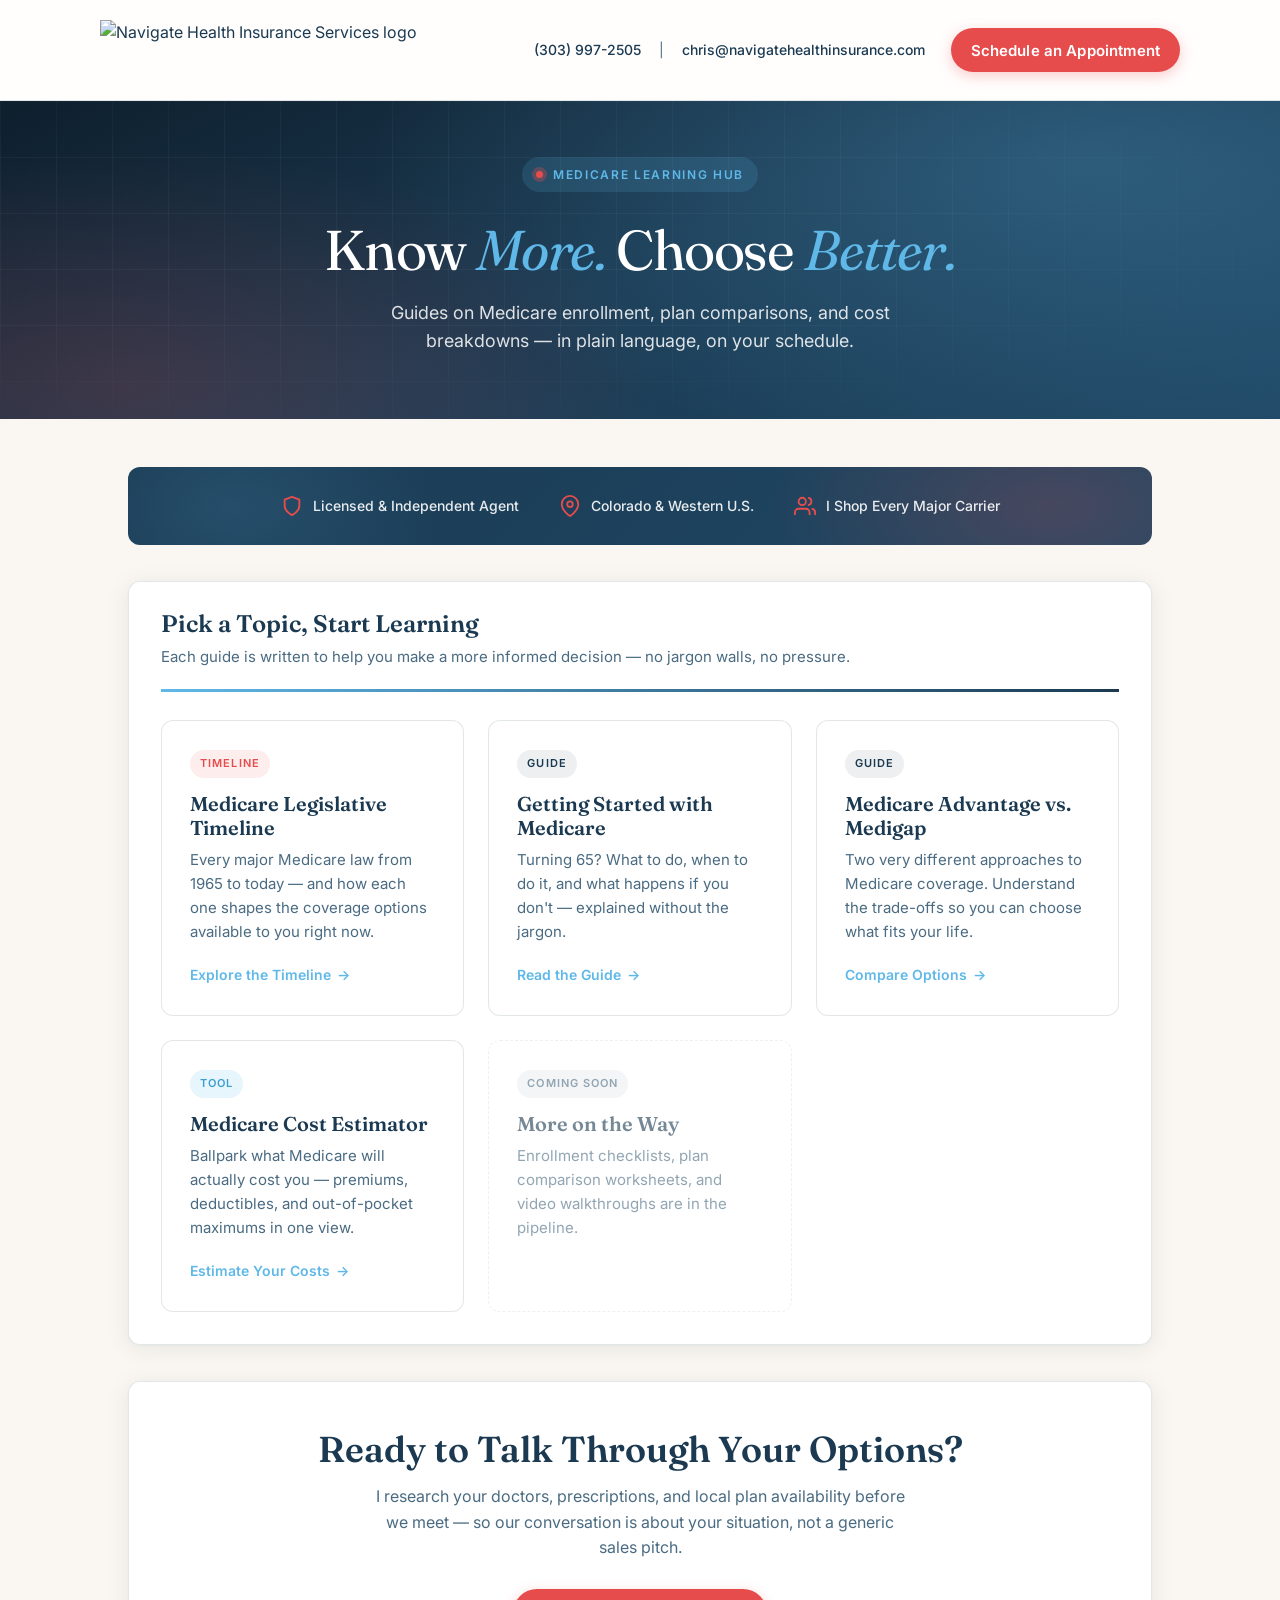
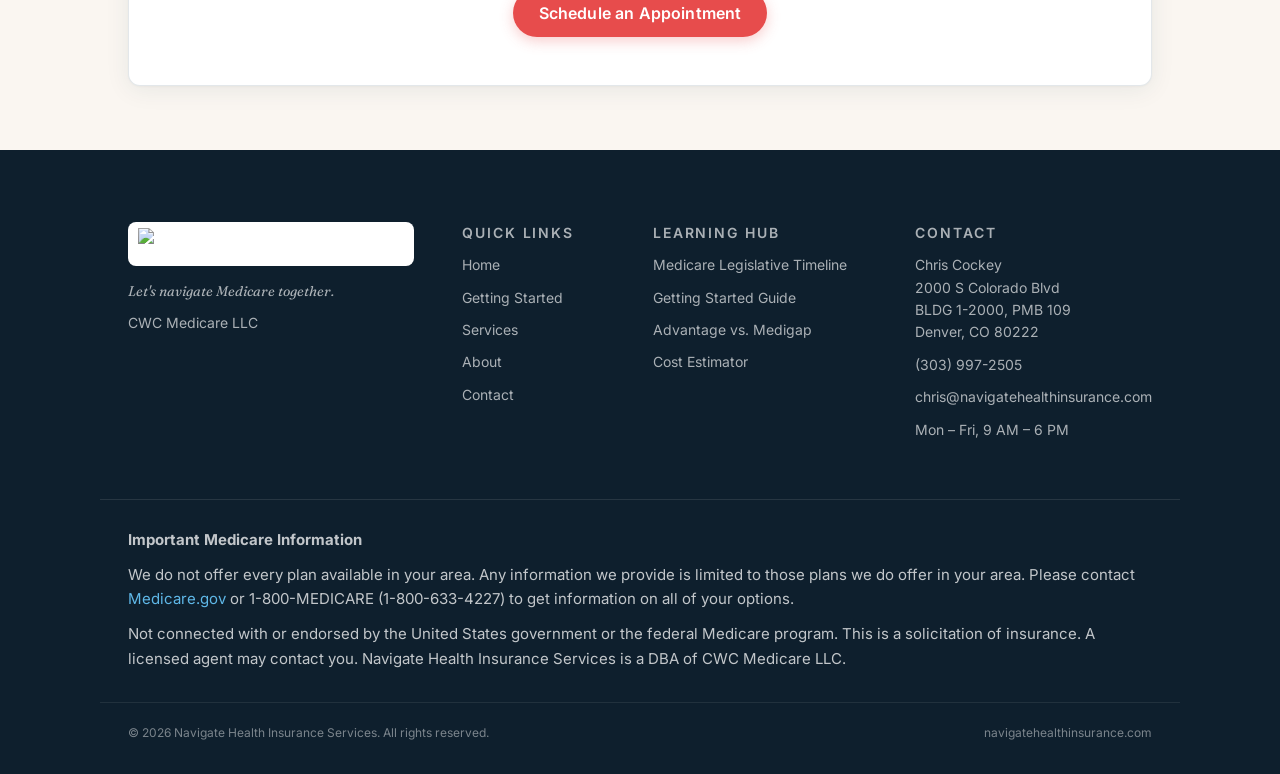
==== index.html @ 8800d2bc "Add resources hub: index, styles, spoke template, llms.txt Hub landing page, design system CSS, spok" ====
<!doctype html>
<html lang="en">
<head>
  <meta charset="utf-8">
  <meta name="viewport" content="width=device-width, initial-scale=1">
  <title>Medicare Guides, Tools & Timelines — Navigate Health Insurance Services</title>
  <meta name="description" content="Understand Medicare enrollment, plans, and costs with plain-language guides and tools — from a licensed, independent health insurance agent in Colorado.">
  <meta name="robots" content="index, follow">

  <!-- Open Graph -->
  <meta property="og:type" content="website">
  <meta property="og:title" content="Medicare Guides, Tools & Timelines — Navigate Health Insurance Services">
  <meta property="og:description" content="Understand Medicare enrollment, plans, and costs with plain-language guides and tools — from a licensed, independent agent in Colorado.">
  <meta property="og:url" content="https://learn.navigatehealthinsurance.com/">
  <meta property="og:site_name" content="Navigate Health Insurance Services">

  <!-- Canonical -->
  <link rel="canonical" href="https://learn.navigatehealthinsurance.com/">

  <!-- Geographic targeting -->
  <meta name="geo.region" content="US-CO">
  <meta name="geo.placename" content="Denver">

  <link rel="stylesheet" href="styles.css">

  <!-- Structured data -->
  <script type="application/ld+json">
  {
    "@context": "https://schema.org",
    "@type": "WebSite",
    "name": "Medicare Guides, Tools & Timelines — Navigate Health Insurance Services",
    "url": "https://learn.navigatehealthinsurance.com/",
    "description": "Understand Medicare enrollment, plans, and costs with plain-language guides and interactive tools.",
    "publisher": {
      "@type": "InsuranceAgency",
      "name": "Navigate Health Insurance Services",
      "telephone": "(303) 997-2505",
      "email": "chris@navigatehealthinsurance.com",
      "address": {
        "@type": "PostalAddress",
        "streetAddress": "2000 S Colorado Blvd BLDG 1-2000, PMB 109",
        "addressLocality": "Denver",
        "addressRegion": "CO",
        "postalCode": "80222",
        "addressCountry": "US"
      },
      "areaServed": [
        {"@type": "State", "name": "Colorado"},
        {"@type": "State", "name": "California"},
        {"@type": "State", "name": "Nevada"},
        {"@type": "State", "name": "Kansas"}
      ]
    }
  }
  </script>
  <script type="application/ld+json">
  {
    "@context": "https://schema.org",
    "@type": "ItemList",
    "name": "Medicare Educational Resources",
    "itemListElement": [
      {
        "@type": "ListItem",
        "position": 1,
        "name": "Medicare Legislative Timeline",
        "url": "https://learn.navigatehealthinsurance.com/legislative-timeline/"
      },
      {
        "@type": "ListItem",
        "position": 2,
        "name": "Getting Started with Medicare",
        "url": "https://learn.navigatehealthinsurance.com/getting-started/"
      },
      {
        "@type": "ListItem",
        "position": 3,
        "name": "Medicare Advantage vs. Medigap",
        "url": "https://learn.navigatehealthinsurance.com/advantage-vs-medigap/"
      },
      {
        "@type": "ListItem",
        "position": 4,
        "name": "Medicare Cost Estimator",
        "url": "https://learn.navigatehealthinsurance.com/cost-estimator/"
      }
    ]
  }
  </script>
</head>
<body>

  <!-- ========== HEADER (simple — matches schedule page) ========== -->
  <header class="header">
    <div class="header__inner">
      <a href="https://navigatehealthinsurance.com" class="header__logo" aria-label="Navigate Health Insurance Services — Home">
        <img src="https://navigatehealthinsurance.com/assets/logo.png" alt="Navigate Health Insurance Services logo">
      </a>
      <a href="tel:+13039972505" class="header__phone-mobile" aria-label="Call (303) 997-2505">
        <svg xmlns="http://www.w3.org/2000/svg" fill="none" viewBox="0 0 24 24" stroke-width="1.5" stroke="currentColor">
          <path stroke-linecap="round" stroke-linejoin="round" d="M2.25 6.75c0 8.284 6.716 15 15 15h2.25a2.25 2.25 0 0 0 2.25-2.25v-1.372c0-.516-.351-.966-.852-1.091l-4.423-1.106c-.44-.11-.902.055-1.173.417l-.97 1.293c-.282.376-.769.542-1.21.38a12.035 12.035 0 0 1-7.143-7.143c-.162-.441.004-.928.38-1.21l1.293-.97c.363-.271.527-.734.417-1.173L6.963 3.102a1.125 1.125 0 0 0-1.091-.852H4.5A2.25 2.25 0 0 0 2.25 4.5v2.25Z" />
        </svg>
      </a>
      <div class="header__right">
        <div class="header__contact">
          <a href="tel:+13039972505">(303) 997-2505</a>
          <span>|</span>
          <a href="mailto:chris@navigatehealthinsurance.com">chris@navigatehealthinsurance.com</a>
        </div>
        <a href="https://calendly.com/navigate-insurance" class="btn btn--red header__cta">Schedule an Appointment</a>
      </div>
    </div>
  </header>


  <!-- ========== HERO (compact, centered — matches schedule page) ========== -->
  <section class="hero">
    <div class="hero__bg">
      <div class="hero__grad"></div>
      <div class="hero__grid"></div>
      <div class="hero__content">
        <div class="hero__eyebrow">
          <span class="pulse"></span>
          Medicare Learning Hub
        </div>
        <h1>Know <em>More.</em> Choose <em>Better.</em></h1>
        <p class="hero__sub">Guides on Medicare enrollment, plan comparisons, and cost breakdowns — in plain language, on your schedule.</p>
      </div>
    </div>
  </section>


  <!-- ========== MAIN CONTENT ========== -->
  <main class="main">

    <!-- Trust bar (white card on cream) -->
    <div class="trust-bar" aria-label="Credentials">
      <div class="trust-bar__items">
        <div class="trust-bar__item">
          <svg class="trust-bar__icon" viewBox="0 0 24 24" fill="none" stroke="currentColor" stroke-width="2" stroke-linecap="round" stroke-linejoin="round" aria-hidden="true"><path d="M12 22s8-4 8-10V5l-8-3-8 3v7c0 6 8 10 8 10z"/></svg>
          <span>Licensed &amp; Independent Agent</span>
        </div>
        <div class="trust-bar__item">
          <svg class="trust-bar__icon" viewBox="0 0 24 24" fill="none" stroke="currentColor" stroke-width="2" stroke-linecap="round" stroke-linejoin="round" aria-hidden="true"><path d="M21 10c0 7-9 13-9 13s-9-6-9-13a9 9 0 0118 0z"/><circle cx="12" cy="10" r="3"/></svg>
          <span>Colorado &amp; Western U.S.</span>
        </div>
        <div class="trust-bar__item">
          <svg class="trust-bar__icon" viewBox="0 0 24 24" fill="none" stroke="currentColor" stroke-width="2" stroke-linecap="round" stroke-linejoin="round" aria-hidden="true"><path d="M17 21v-2a4 4 0 00-4-4H5a4 4 0 00-4 4v2"/><circle cx="9" cy="7" r="4"/><path d="M23 21v-2a4 4 0 00-3-3.87"/><path d="M16 3.13a4 4 0 010 7.75"/></svg>
          <span>I Shop Every Major Carrier</span>
        </div>
      </div>
    </div>


    <!-- Resource grid (white card on cream) -->
    <div class="content-card">
      <div class="content-card__header">
        <h2>Pick a Topic, Start Learning</h2>
        <p>Each guide is written to help you make a more informed decision — no jargon walls, no pressure.</p>
      </div>
      <div class="content-card__bar"></div>
      <div class="content-card__body">
        <div class="card-grid">

          <article class="card">
            <span class="card__badge card__badge--featured">Timeline</span>
            <h3 class="card__title">Medicare Legislative Timeline</h3>
            <p class="card__desc">Every major Medicare law from 1965 to today — and how each one shapes the coverage options available to you right now.</p>
            <a href="/legislative-timeline/" class="card__link">Explore the Timeline</a>
          </article>

          <article class="card">
            <span class="card__badge card__badge--guide">Guide</span>
            <h3 class="card__title">Getting Started with Medicare</h3>
            <p class="card__desc">Turning 65? What to do, when to do it, and what happens if you don't — explained without the jargon.</p>
            <a href="/getting-started/" class="card__link">Read the Guide</a>
          </article>

          <article class="card">
            <span class="card__badge card__badge--guide">Guide</span>
            <h3 class="card__title">Medicare Advantage vs. Medigap</h3>
            <p class="card__desc">Two very different approaches to Medicare coverage. Understand the trade-offs so you can choose what fits your life.</p>
            <a href="/advantage-vs-medigap/" class="card__link">Compare Options</a>
          </article>

          <article class="card">
            <span class="card__badge card__badge--tool">Tool</span>
            <h3 class="card__title">Medicare Cost Estimator</h3>
            <p class="card__desc">Ballpark what Medicare will actually cost you — premiums, deductibles, and out-of-pocket maximums in one view.</p>
            <a href="/cost-estimator/" class="card__link">Estimate Your Costs</a>
          </article>

          <article class="card" style="border-style:dashed; opacity:0.6;">
            <span class="card__badge" style="background:rgba(27,58,82,.08); color:var(--ink-soft);">Coming Soon</span>
            <h3 class="card__title">More on the Way</h3>
            <p class="card__desc">Enrollment checklists, plan comparison worksheets, and video walkthroughs are in the pipeline.</p>
          </article>

        </div>
      </div>
    </div>


    <!-- CTA card -->
    <div class="cta-card">
      <h2 class="cta-card__title">Ready to Talk Through Your Options?</h2>
      <p class="cta-card__body">I research your doctors, prescriptions, and local plan availability before we meet — so our conversation is about your situation, not a generic sales pitch.</p>
      <a href="https://calendly.com/navigate-insurance" class="btn btn--red btn--lg">Schedule an Appointment</a>
    </div>

  </main>


  <!-- ========== FOOTER (matches schedule page / main site) ========== -->
  <footer class="footer" role="contentinfo">
    <div class="footer__inner">
      <!-- Col 1: Brand -->
      <div class="footer__col">
        <img src="https://navigatehealthinsurance.com/assets/logo.png" alt="Navigate Health Insurance Services" class="footer__logo">
        <p class="footer__tag">Let's navigate Medicare together.</p>
        <p class="footer__biz">CWC Medicare LLC</p>
      </div>

      <!-- Col 2: Quick links -->
      <div class="footer__col">
        <p class="footer__heading">Quick Links</p>
        <a href="https://navigatehealthinsurance.com/">Home</a>
        <a href="https://navigatehealthinsurance.com/getting-started">Getting Started</a>
        <a href="https://navigatehealthinsurance.com/services">Services</a>
        <a href="https://navigatehealthinsurance.com/about">About</a>
        <a href="https://navigatehealthinsurance.com/contact">Contact</a>
      </div>

      <!-- Col 3: Learning Hub links -->
      <div class="footer__col">
        <p class="footer__heading">Learning Hub</p>
        <a href="/legislative-timeline/">Medicare Legislative Timeline</a>
        <a href="/getting-started/">Getting Started Guide</a>
        <a href="/advantage-vs-medigap/">Advantage vs. Medigap</a>
        <a href="/cost-estimator/">Cost Estimator</a>
      </div>

      <!-- Col 4: Contact -->
      <div class="footer__col">
        <p class="footer__heading">Contact</p>
        <address class="footer__address">
          Chris Cockey<br>
          2000 S Colorado Blvd<br>
          BLDG 1-2000, PMB 109<br>
          Denver, CO 80222
        </address>
        <a href="tel:+13039972505">(303) 997-2505</a>
        <a href="mailto:chris@navigatehealthinsurance.com">chris@navigatehealthinsurance.com</a>
        <p class="footer__hours">Mon – Fri, 9 AM – 6 PM</p>
      </div>
    </div>

    <!-- TPMO Disclaimer -->
    <div class="footer__disclaimers">
      <p><strong>Important Medicare Information</strong></p>
      <p>We do not offer every plan available in your area. Any information we provide is limited to those plans we do offer in your area. Please contact <a href="https://www.medicare.gov" target="_blank" rel="noopener" style="color:var(--blue);">Medicare.gov</a> or 1-800-MEDICARE (1-800-633-4227) to get information on all of your options.</p>
      <p>Not connected with or endorsed by the United States government or the federal Medicare program. This is a solicitation of insurance. A licensed agent may contact you. Navigate Health Insurance Services is a DBA of CWC Medicare LLC.</p>
    </div>

    <!-- Bottom bar -->
    <div class="footer__bottom">
      <span>&copy; 2026 Navigate Health Insurance Services. All rights reserved.</span>
      <a href="https://navigatehealthinsurance.com">navigatehealthinsurance.com</a>
    </div>
  </footer>

</body>
</html>
---- styles.css ----
/* ============================================
   Navigate Health Insurance Services — Resources Hub
   Design System v3.0
   ============================================
   Matches the schedule.navigatehealthinsurance.com
   design language: simple header, compact hero,
   cream body, white card sections.
   ============================================ */

/* ---- Google Fonts (Netlify hub — no self-hosted woff2) ---- */
@import url('https://fonts.googleapis.com/css2?family=Fraunces:ital,opsz,wght@0,9..144,300..900;1,9..144,300..900&family=Inter:wght@300..800&display=swap');

/* =====================
   1. BRAND TOKENS
   ===================== */
:root {
  /* — Core palette — */
  --navy:          #1B3A52;
  --navy-2:        #14293A;
  --navy-ink:      #0E1F2D;
  --red:           #E74C4C;
  --red-2:         #CF3E3E;
  --blue:          #5FB8E8;
  --blue-2:        #3D9FD0;
  --cream:         #FAF6F1;
  --cream-2:       #F2EBE0;
  --paper:         #FFFFFF;
  --ink:           #1B3A52;
  --ink-soft:      #4A6B82;
  --line:          rgba(27,58,82,.12);

  /* — Semantic aliases (for AI agents / spoke builders) — */
  --brand-primary:      var(--navy);
  --brand-accent:       var(--red);
  --brand-blue:         var(--blue);
  --brand-cream:        var(--cream);
  --text-main:          var(--ink);
  --text-secondary:     var(--ink-soft);
  --text-on-dark:       rgba(255,255,255,.85);

  /* — Fonts — */
  --font-heading:  'Fraunces', 'Georgia', serif;
  --font-body:     'Inter', system-ui, -apple-system, 'Segoe UI', sans-serif;

  /* — Layout — */
  --container:     1080px;
  --radius:        12px;

  /* — Motion — */
  --ease:          cubic-bezier(.4,0,.2,1);
}


/* =====================
   2. RESET & BASE
   ===================== */
*, *::before, *::after { box-sizing: border-box; margin: 0; padding: 0; }
html { scroll-behavior: smooth; }

body {
  font-family: var(--font-body);
  background: var(--cream);
  color: var(--ink);
  line-height: 1.6;
  -webkit-font-smoothing: antialiased;
}

h1, h2, h3, h4 {
  font-family: var(--font-heading);
  font-weight: 600;
  line-height: 1.2;
}
h1 em, h2 em, h3 em {
  font-style: italic;
  color: var(--blue);
}

a { color: var(--ink); text-decoration: none; }
img { max-width: 100%; display: block; }
button { font-family: inherit; cursor: pointer; border: 0; background: transparent; color: inherit; }
::selection { background: var(--red); color: #fff; }


/* =====================
   3. ANIMATIONS
   ===================== */
@keyframes pulse {
  0%   { transform: scale(.7); opacity: .5; }
  100% { transform: scale(2); opacity: 0; }
}
@keyframes fadeUp {
  from { opacity: 0; transform: translateY(18px); }
  to   { opacity: 1; transform: translateY(0); }
}
@keyframes gradientShift {
  0%, 100% { opacity: 1; }
  50%      { opacity: .7; }
}


/* =====================
   4. BUTTONS
   ===================== */
.btn {
  display: inline-flex; align-items: center; justify-content: center; gap: 8px;
  padding: 14px 20px;
  min-height: 44px;
  border-radius: 999px;
  font-weight: 600;
  font-size: 15px;
  letter-spacing: 0.01em;
  transition: transform .2s var(--ease), box-shadow .2s var(--ease), background .2s var(--ease), color .2s;
  text-align: center;
  white-space: nowrap;
  line-height: 1;
  text-decoration: none;
  border: none;
  cursor: pointer;
}
.btn--red {
  background: var(--red);
  color: #fff;
  box-shadow: 0 4px 14px rgba(231,76,76,.28);
}
.btn--red:hover {
  background: var(--red-2);
  transform: translateY(-1px);
  box-shadow: 0 8px 24px rgba(231,76,76,.35);
  color: #fff;
}
.btn--ghost {
  background: transparent;
  color: #fff;
  border: 1.5px solid rgba(255,255,255,.55);
}
.btn--ghost:hover {
  background: rgba(255,255,255,.1);
  border-color: #fff;
  color: #fff;
}
.btn--outline {
  background: transparent;
  color: var(--navy);
  border: 1.5px solid rgba(27,58,82,.32);
}
.btn--outline:hover {
  background: rgba(27,58,82,.06);
  border-color: var(--navy);
  color: var(--navy);
}
.btn--lg { padding: 16px 26px; font-size: 16px; }


/* =====================
   5. HEADER (simple — matches schedule page)
   ===================== */
.header {
  background: rgba(255,255,255,.85);
  backdrop-filter: saturate(1.4) blur(10px);
  -webkit-backdrop-filter: saturate(1.4) blur(10px);
  border-bottom: 1px solid var(--line);
  padding: 20px 28px;
  position: sticky;
  top: 0;
  z-index: 60;
}
.header__inner {
  max-width: var(--container);
  margin: 0 auto;
  display: flex;
  align-items: center;
  justify-content: space-between;
  flex-wrap: wrap;
  gap: 12px;
}
.header__logo img {
  height: 60px;
  width: auto;
}
.header__right {
  display: flex;
  align-items: center;
  gap: 18px;
}
.header__contact {
  display: flex;
  align-items: center;
  gap: 18px;
  font-size: 14px;
  color: var(--ink-soft);
}
.header__contact a {
  color: var(--ink);
  text-decoration: none;
  font-weight: 500;
  transition: color .2s;
}
.header__contact a:hover {
  color: var(--red);
}
.header__cta {
  margin-left: 8px;
}

/* Mobile phone icon button */
.header__phone-mobile {
  display: none;
  align-items: center;
  justify-content: center;
  width: 42px;
  height: 42px;
  border-radius: 10px;
  border: 1px solid var(--line);
  color: var(--red);
  transition: background .2s;
}
.header__phone-mobile:hover {
  background: rgba(27,58,82,.04);
}
.header__phone-mobile svg {
  width: 18px;
  height: 18px;
}


/* =====================
   6. HERO (compact — matches schedule page)
   ===================== */
.hero {
  position: relative;
  isolation: isolate;
  overflow: hidden;
}
.hero__bg {
  background: linear-gradient(155deg, #0E1F2D 0%, #1B3A52 50%, #1F4865 100%);
  padding: 56px 28px 64px;
  position: relative;
  overflow: hidden;
}
.hero__grad {
  position: absolute; inset: 0;
  background:
    radial-gradient(1200px 500px at 85% 20%, rgba(95,184,232,.25), transparent 60%),
    radial-gradient(900px 400px at 10% 90%, rgba(231,76,76,.18), transparent 60%);
  animation: gradientShift 6s ease-in-out infinite;
}
.hero__grid {
  position: absolute; inset: 0;
  background-image:
    linear-gradient(rgba(255,255,255,.04) 1px, transparent 1px),
    linear-gradient(90deg, rgba(255,255,255,.04) 1px, transparent 1px);
  background-size: 56px 56px;
  mask-image: radial-gradient(ellipse at 30% 40%, black 40%, transparent 80%);
  -webkit-mask-image: radial-gradient(ellipse at 30% 40%, black 40%, transparent 80%);
}
.hero__content {
  position: relative;
  z-index: 2;
  max-width: 680px;
  margin: 0 auto;
  text-align: center;
  animation: fadeUp .6s var(--ease) both;
}
.hero__eyebrow {
  display: inline-flex; align-items: center; gap: 10px;
  padding: 8px 14px;
  background: rgba(95,184,232,.15);
  color: var(--blue);
  border-radius: 999px;
  font-size: 12px; font-weight: 600; letter-spacing: 0.14em; text-transform: uppercase;
  margin-bottom: 24px;
}
.pulse {
  width: 7px; height: 7px; border-radius: 50%;
  background: var(--red); position: relative;
}
.pulse::after {
  content: ''; position: absolute; inset: -4px; border-radius: 50%;
  background: var(--red); opacity: .3;
  animation: pulse 1.8s infinite;
}
.hero h1 {
  font-size: clamp(36px, 5.5vw, 56px);
  color: #fff;
  margin-bottom: 16px;
  letter-spacing: -0.025em;
  font-weight: 400;
  text-wrap: balance;
}
.hero h1 em {
  color: var(--blue);
}
.hero p {
  font-size: clamp(16px, 1.4vw, 19px);
  color: rgba(255,255,255,.85);
  max-width: 560px;
  margin: 0 auto;
  line-height: 1.55;
}


/* =====================
   7. MAIN CONTENT AREA
   ===================== */
.main {
  max-width: var(--container);
  margin: 0 auto;
  padding: 48px 28px 64px;
  animation: fadeUp .6s var(--ease) .15s both;
}


/* =====================
   8. TRUST BAR
   ===================== */
.trust-bar {
  background: linear-gradient(135deg, var(--navy) 0%, #1F4865 100%);
  border-radius: var(--radius);
  padding: 28px 32px;
  margin-bottom: 36px;
  position: relative;
  overflow: hidden;
}
.trust-bar::before {
  content: '';
  position: absolute;
  inset: 0;
  background:
    radial-gradient(400px 200px at 90% 50%, rgba(231,76,76,.2), transparent 70%),
    radial-gradient(300px 200px at 10% 50%, rgba(95,184,232,.15), transparent 70%);
  pointer-events: none;
}
.trust-bar__items {
  display: flex; justify-content: center; gap: 40px; flex-wrap: wrap;
  position: relative;
  z-index: 1;
}
.trust-bar__item {
  display: flex; align-items: center; gap: 10px;
  color: rgba(255,255,255,.9); font-size: 14px; font-weight: 500;
  white-space: nowrap;
}
.trust-bar__icon {
  width: 22px; height: 22px; flex-shrink: 0;
  color: var(--red);
}


/* =====================
   9. CONTENT SECTIONS (white cards on cream)
   ===================== */
.content-card {
  background: var(--paper);
  border-radius: var(--radius);
  box-shadow: 0 4px 24px rgba(27,58,82,.08), 0 1px 3px rgba(27,58,82,.04);
  border: 1px solid var(--line);
  overflow: hidden;
}
.content-card__header {
  padding: 28px 32px 0;
}
.content-card__header h2 {
  font-size: 24px;
  color: var(--navy);
  margin-bottom: 6px;
}
.content-card__header p {
  color: var(--ink-soft);
  font-size: 15px;
}
.content-card__bar {
  height: 3px;
  background: linear-gradient(90deg, var(--blue), var(--navy));
  margin: 20px 32px 0;
}
.content-card__body {
  padding: 28px 32px 32px;
}


/* =====================
   10. RESOURCE CARD GRID
   ===================== */
.card-grid {
  display: grid;
  grid-template-columns: repeat(auto-fill, minmax(280px, 1fr));
  gap: 24px;
}
.card {
  background: var(--paper);
  border: 1px solid var(--line);
  border-radius: var(--radius);
  padding: 28px;
  transition: transform .2s var(--ease), box-shadow .2s var(--ease);
}
.card:hover {
  transform: translateY(-3px);
  box-shadow: 0 8px 24px rgba(27,58,82,.1);
}
.card__badge {
  display: inline-block;
  font-size: 11px; font-weight: 600;
  letter-spacing: 0.1em; text-transform: uppercase;
  padding: 5px 10px;
  border-radius: 999px;
  margin-bottom: 14px;
}
.card__badge--featured { background: rgba(231,76,76,.1); color: var(--red); }
.card__badge--guide { background: rgba(27,58,82,.08); color: var(--navy); }
.card__badge--tool { background: rgba(95,184,232,.15); color: var(--blue-2); }
.card__title {
  font-size: 20px;
  color: var(--navy);
  margin-bottom: 8px;
}
.card__desc {
  font-size: 15px;
  color: var(--ink-soft);
  margin-bottom: 18px;
  line-height: 1.6;
}
.card__link {
  font-weight: 600;
  font-size: 14px;
  color: var(--blue);
  display: inline-flex;
  align-items: center;
  gap: 6px;
  transition: color .2s;
}
.card__link:hover { color: var(--blue-2); }
.card__link::after {
  content: '\2192';
  transition: transform .2s var(--ease);
}
.card:hover .card__link::after {
  transform: translateX(4px);
}


/* =====================
   11. CTA SECTION
   ===================== */
.cta-card {
  background: var(--paper);
  border-radius: var(--radius);
  box-shadow: 0 4px 24px rgba(27,58,82,.08), 0 1px 3px rgba(27,58,82,.04);
  border: 1px solid var(--line);
  text-align: center;
  padding: 48px 32px;
  margin-top: 36px;
}
.cta-card__title {
  font-size: clamp(24px, 3.5vw, 36px);
  line-height: 1.1;
  color: var(--navy);
  margin-bottom: 14px;
}
.cta-card__body {
  font-size: 16px;
  color: var(--ink-soft);
  max-width: 540px;
  margin: 0 auto 28px;
  line-height: 1.6;
}


/* =====================
   12. FOOTER (matches schedule page / main site)
   ===================== */
.footer {
  background: var(--navy-ink);
  color: rgba(255,255,255,.75);
  padding: 72px 0 0;
}
.footer__inner {
  max-width: var(--container); margin: 0 auto; padding: 0 28px 48px;
  display: grid; grid-template-columns: 2fr 1fr 1.5fr 1.2fr; gap: 48px;
}
.footer__logo {
  height: 44px;
  background: #fff;
  padding: 6px 10px;
  border-radius: 8px;
  margin-bottom: 14px;
  width: fit-content;
}
.footer__tag {
  font-family: var(--font-heading);
  font-size: 18px;
  color: #fff;
  margin: 0 0 10px;
  font-style: italic;
}
.footer__biz {
  color: rgba(255,255,255,.5);
  font-size: 14px;
  margin: 0 0 20px;
}
.footer__heading {
  font-family: var(--font-body);
  font-size: 12px; letter-spacing: 0.14em; text-transform: uppercase;
  color: #fff; margin: 0 0 18px;
  font-weight: 600;
}
.footer__col a, .footer__col p {
  display: block;
  color: rgba(255,255,255,.65);
  font-size: 14px;
  margin: 0 0 10px;
  transition: color .2s;
}
.footer__col a:hover { color: var(--blue); }
.footer__address {
  color: rgba(255,255,255,.65);
  font-size: 14px;
  line-height: 1.6;
  font-style: normal;
  margin: 0 0 10px;
}
.footer__hours {
  color: rgba(255,255,255,.65);
  font-size: 14px;
  margin: 0 0 10px;
}

/* TPMO Disclaimer */
.footer__disclaimers {
  max-width: var(--container); margin: 0 auto; padding: 28px 28px 20px;
  border-top: 1px solid rgba(255,255,255,.1);
  font-size: 15px; color: rgba(255,255,255,.75); line-height: 1.65;
}
.footer__disclaimers p { margin: 0 0 10px; }

/* Bottom bar */
.footer__bottom {
  max-width: var(--container); margin: 0 auto; padding: 20px 28px 32px;
  border-top: 1px solid rgba(255,255,255,.08);
  display: flex; justify-content: space-between;
  font-size: 12px; color: rgba(255,255,255,.45);
}
.footer__bottom a { color: rgba(255,255,255,.45); transition: color .2s; }
.footer__bottom a:hover { color: var(--blue); }


/* =====================
   13. GOOGLE FORM EMBED (spoke pages)
   ===================== */
.form-embed {
  width: 100%;
  max-width: 800px;
  margin: 32px auto;
}
.form-embed iframe {
  width: 100%;
  min-height: 600px;
  border: none;
  border-radius: var(--radius);
}


/* =====================
   14. RESPONSIVE
   ===================== */
@media (max-width: 860px) {
  .footer__inner { grid-template-columns: 1fr 1fr; gap: 32px; }
  .footer__logo { display: none; }
}

@media (max-width: 600px) {
  .header__right { display: none; }
  .header__phone-mobile { display: flex; }

  .hero__bg { padding: 40px 20px 48px; }

  .trust-bar { padding: 20px; }
  .trust-bar__items { flex-direction: column; align-items: center; gap: 12px; }

  .content-card__header { padding: 20px 20px 0; }
  .content-card__bar { margin: 16px 20px 0; }
  .content-card__body { padding: 20px; }

  .card-grid { grid-template-columns: 1fr; }

  .cta-card { padding: 36px 20px; }

  .footer__inner { grid-template-columns: 1fr; gap: 28px; }
  .footer__bottom { flex-direction: column; gap: 6px; align-items: center; }
}
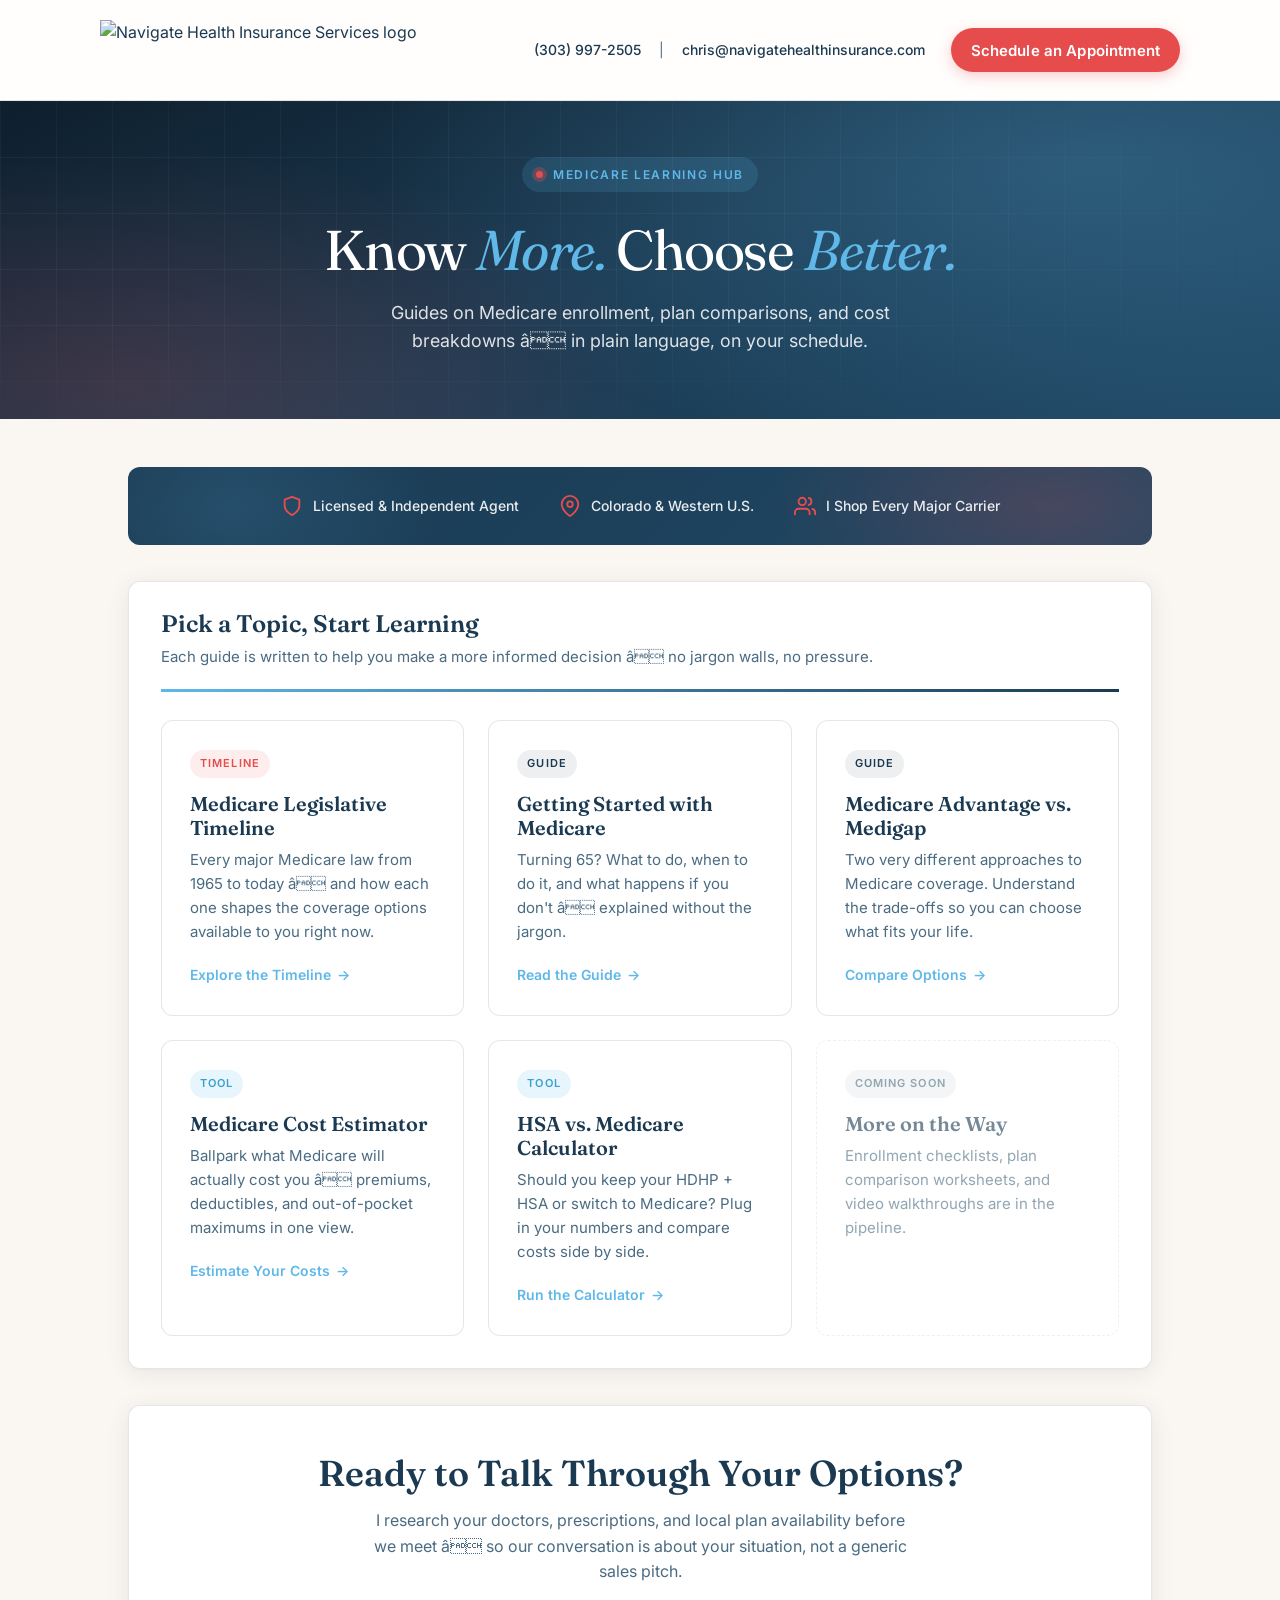
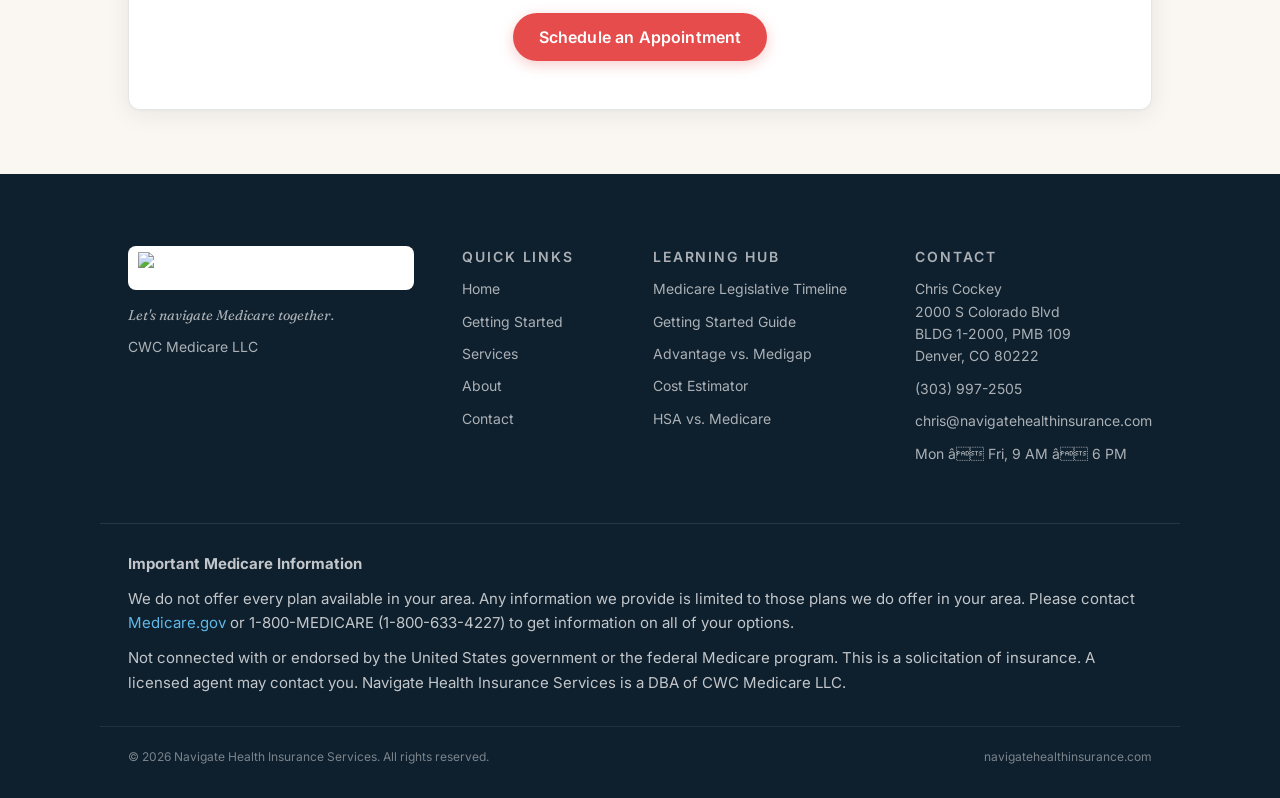
==== commit 2a3714c4: "Update index.html Add HSA card + structured data to hub homepage" ====
--- a/index.html
+++ b/index.html
@@ -3,14 +3,14 @@
 <head>
   <meta charset="utf-8">
   <meta name="viewport" content="width=device-width, initial-scale=1">
-  <title>Medicare Guides, Tools & Timelines — Navigate Health Insurance Services</title>
-  <meta name="description" content="Understand Medicare enrollment, plans, and costs with plain-language guides and tools — from a licensed, independent health insurance agent in Colorado.">
+  <title>Medicare Guides, Tools & Timelines â Navigate Health Insurance Services</title>
+  <meta name="description" content="Understand Medicare enrollment, plans, and costs with plain-language guides and tools â from a licensed, independent health insurance agent in Colorado.">
   <meta name="robots" content="index, follow">
 
   <!-- Open Graph -->
   <meta property="og:type" content="website">
-  <meta property="og:title" content="Medicare Guides, Tools & Timelines — Navigate Health Insurance Services">
-  <meta property="og:description" content="Understand Medicare enrollment, plans, and costs with plain-language guides and tools — from a licensed, independent agent in Colorado.">
+  <meta property="og:title" content="Medicare Guides, Tools & Timelines â Navigate Health Insurance Services">
+  <meta property="og:description" content="Understand Medicare enrollment, plans, and costs with plain-language guides and tools â from a licensed, independent agent in Colorado.">
   <meta property="og:url" content="https://learn.navigatehealthinsurance.com/">
   <meta property="og:site_name" content="Navigate Health Insurance Services">
 
@@ -28,7 +28,7 @@
   {
     "@context": "https://schema.org",
     "@type": "WebSite",
-    "name": "Medicare Guides, Tools & Timelines — Navigate Health Insurance Services",
+    "name": "Medicare Guides, Tools & Timelines â Navigate Health Insurance Services",
     "url": "https://learn.navigatehealthinsurance.com/",
     "description": "Understand Medicare enrollment, plans, and costs with plain-language guides and interactive tools.",
     "publisher": {
@@ -82,6 +82,12 @@
         "position": 4,
         "name": "Medicare Cost Estimator",
         "url": "https://learn.navigatehealthinsurance.com/cost-estimator/"
+      },
+      {
+        "@type": "ListItem",
+        "position": 5,
+        "name": "HSA vs. Medicare Calculator",
+        "url": "https://learn.navigatehealthinsurance.com/hsa-vs-medicare/"
       }
     ]
   }
@@ -89,10 +95,10 @@
 </head>
 <body>
 
-  <!-- ========== HEADER (simple — matches schedule page) ========== -->
+  <!-- ========== HEADER (simple â matches schedule page) ========== -->
   <header class="header">
     <div class="header__inner">
-      <a href="https://navigatehealthinsurance.com" class="header__logo" aria-label="Navigate Health Insurance Services — Home">
+      <a href="https://navigatehealthinsurance.com" class="header__logo" aria-label="Navigate Health Insurance Services â Home">
         <img src="https://navigatehealthinsurance.com/assets/logo.png" alt="Navigate Health Insurance Services logo">
       </a>
       <a href="tel:+13039972505" class="header__phone-mobile" aria-label="Call (303) 997-2505">
@@ -112,7 +118,7 @@
   </header>
 
 
-  <!-- ========== HERO (compact, centered — matches schedule page) ========== -->
+  <!-- ========== HERO (compact, centered â matches schedule page) ========== -->
   <section class="hero">
     <div class="hero__bg">
       <div class="hero__grad"></div>
@@ -123,7 +129,7 @@
           Medicare Learning Hub
         </div>
         <h1>Know <em>More.</em> Choose <em>Better.</em></h1>
-        <p class="hero__sub">Guides on Medicare enrollment, plan comparisons, and cost breakdowns — in plain language, on your schedule.</p>
+        <p class="hero__sub">Guides on Medicare enrollment, plan comparisons, and cost breakdowns â in plain language, on your schedule.</p>
       </div>
     </div>
   </section>
@@ -155,7 +161,7 @@
     <div class="content-card">
       <div class="content-card__header">
         <h2>Pick a Topic, Start Learning</h2>
-        <p>Each guide is written to help you make a more informed decision — no jargon walls, no pressure.</p>
+        <p>Each guide is written to help you make a more informed decision â no jargon walls, no pressure.</p>
       </div>
       <div class="content-card__bar"></div>
       <div class="content-card__body">
@@ -164,14 +170,14 @@
           <article class="card">
             <span class="card__badge card__badge--featured">Timeline</span>
             <h3 class="card__title">Medicare Legislative Timeline</h3>
-            <p class="card__desc">Every major Medicare law from 1965 to today — and how each one shapes the coverage options available to you right now.</p>
+            <p class="card__desc">Every major Medicare law from 1965 to today â and how each one shapes the coverage options available to you right now.</p>
             <a href="/legislative-timeline/" class="card__link">Explore the Timeline</a>
           </article>
 
           <article class="card">
             <span class="card__badge card__badge--guide">Guide</span>
             <h3 class="card__title">Getting Started with Medicare</h3>
-            <p class="card__desc">Turning 65? What to do, when to do it, and what happens if you don't — explained without the jargon.</p>
+            <p class="card__desc">Turning 65? What to do, when to do it, and what happens if you don't â explained without the jargon.</p>
             <a href="/getting-started/" class="card__link">Read the Guide</a>
           </article>
 
@@ -185,8 +191,15 @@
           <article class="card">
             <span class="card__badge card__badge--tool">Tool</span>
             <h3 class="card__title">Medicare Cost Estimator</h3>
-            <p class="card__desc">Ballpark what Medicare will actually cost you — premiums, deductibles, and out-of-pocket maximums in one view.</p>
+            <p class="card__desc">Ballpark what Medicare will actually cost you â premiums, deductibles, and out-of-pocket maximums in one view.</p>
             <a href="/cost-estimator/" class="card__link">Estimate Your Costs</a>
+          </article>
+
+          <article class="card">
+            <span class="card__badge card__badge--tool">Tool</span>
+            <h3 class="card__title">HSA vs. Medicare Calculator</h3>
+            <p class="card__desc">Should you keep your HDHP + HSA or switch to Medicare? Plug in your numbers and compare costs side by side.</p>
+            <a href="/hsa-vs-medicare/" class="card__link">Run the Calculator</a>
           </article>
 
           <article class="card" style="border-style:dashed; opacity:0.6;">
@@ -203,7 +216,7 @@
     <!-- CTA card -->
     <div class="cta-card">
       <h2 class="cta-card__title">Ready to Talk Through Your Options?</h2>
-      <p class="cta-card__body">I research your doctors, prescriptions, and local plan availability before we meet — so our conversation is about your situation, not a generic sales pitch.</p>
+      <p class="cta-card__body">I research your doctors, prescriptions, and local plan availability before we meet â so our conversation is about your situation, not a generic sales pitch.</p>
       <a href="https://calendly.com/navigate-insurance" class="btn btn--red btn--lg">Schedule an Appointment</a>
     </div>
 
@@ -237,6 +250,7 @@
         <a href="/getting-started/">Getting Started Guide</a>
         <a href="/advantage-vs-medigap/">Advantage vs. Medigap</a>
         <a href="/cost-estimator/">Cost Estimator</a>
+        <a href="/hsa-vs-medicare/">HSA vs. Medicare</a>
       </div>
 
       <!-- Col 4: Contact -->
@@ -250,7 +264,7 @@
         </address>
         <a href="tel:+13039972505">(303) 997-2505</a>
         <a href="mailto:chris@navigatehealthinsurance.com">chris@navigatehealthinsurance.com</a>
-        <p class="footer__hours">Mon – Fri, 9 AM – 6 PM</p>
+        <p class="footer__hours">Mon â Fri, 9 AM â 6 PM</p>
       </div>
     </div>
 
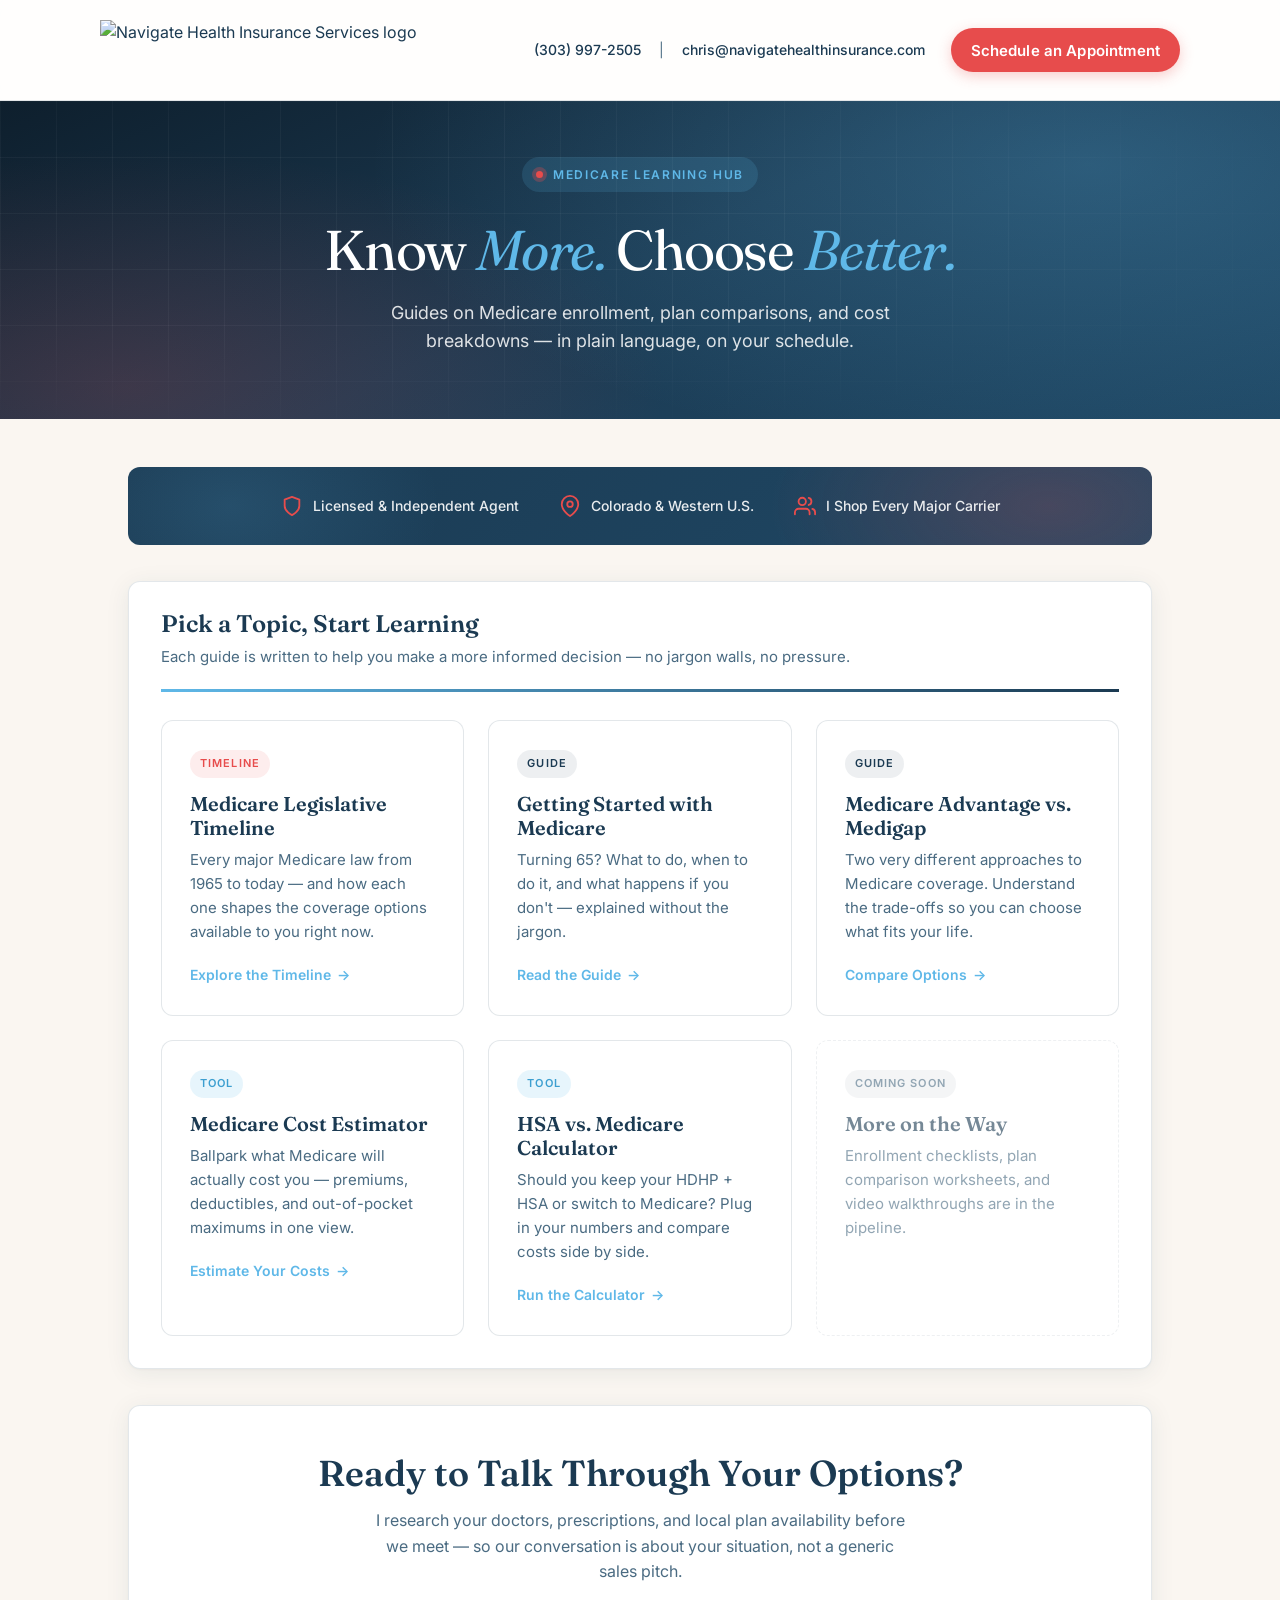
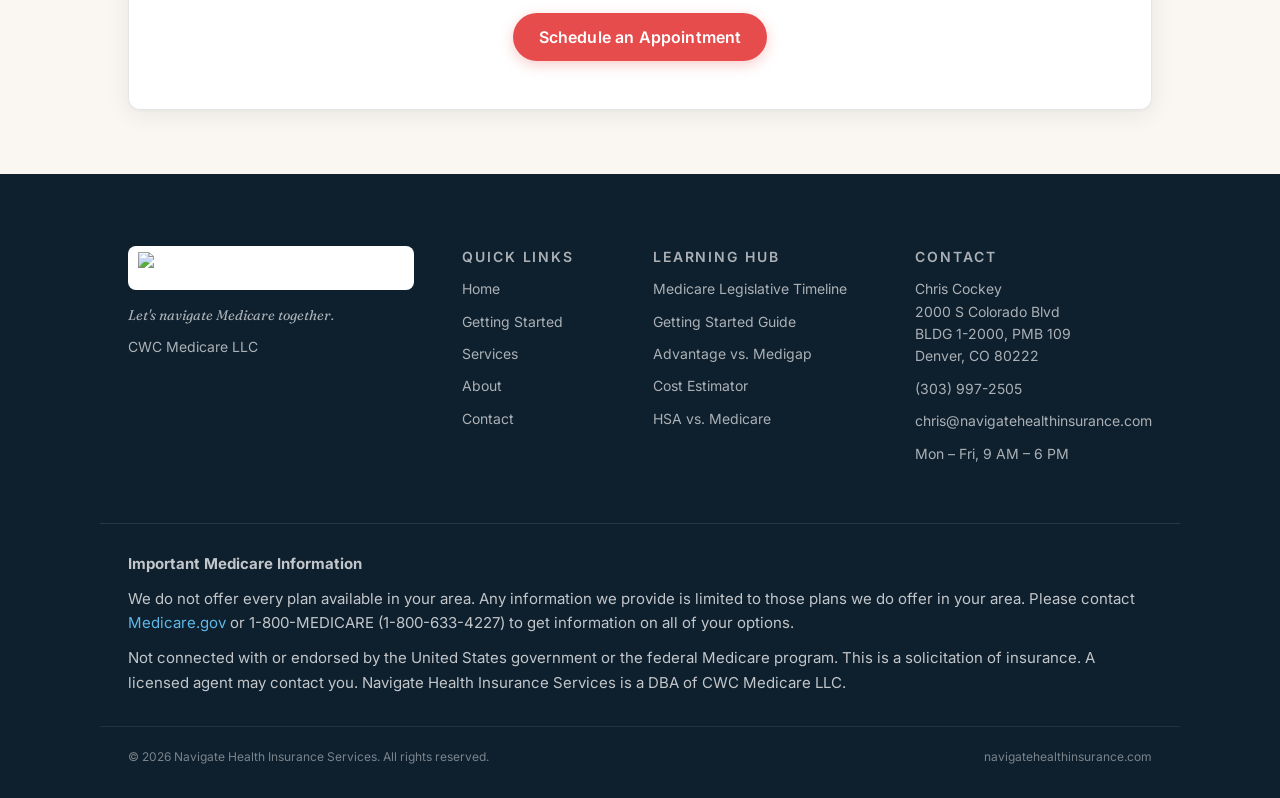
==== commit b378734b: "fix: correct UTF-8 encoding in index.html, add HSA card + structured data" ====
--- a/index.html
+++ b/index.html
@@ -3,14 +3,14 @@
 <head>
   <meta charset="utf-8">
   <meta name="viewport" content="width=device-width, initial-scale=1">
-  <title>Medicare Guides, Tools & Timelines â Navigate Health Insurance Services</title>
-  <meta name="description" content="Understand Medicare enrollment, plans, and costs with plain-language guides and tools â from a licensed, independent health insurance agent in Colorado.">
+  <title>Medicare Guides, Tools & Timelines — Navigate Health Insurance Services</title>
+  <meta name="description" content="Understand Medicare enrollment, plans, and costs with plain-language guides and tools — from a licensed, independent health insurance agent in Colorado.">
   <meta name="robots" content="index, follow">
 
   <!-- Open Graph -->
   <meta property="og:type" content="website">
-  <meta property="og:title" content="Medicare Guides, Tools & Timelines â Navigate Health Insurance Services">
-  <meta property="og:description" content="Understand Medicare enrollment, plans, and costs with plain-language guides and tools â from a licensed, independent agent in Colorado.">
+  <meta property="og:title" content="Medicare Guides, Tools & Timelines — Navigate Health Insurance Services">
+  <meta property="og:description" content="Understand Medicare enrollment, plans, and costs with plain-language guides and tools — from a licensed, independent agent in Colorado.">
   <meta property="og:url" content="https://learn.navigatehealthinsurance.com/">
   <meta property="og:site_name" content="Navigate Health Insurance Services">
 
@@ -28,7 +28,7 @@
   {
     "@context": "https://schema.org",
     "@type": "WebSite",
-    "name": "Medicare Guides, Tools & Timelines â Navigate Health Insurance Services",
+    "name": "Medicare Guides, Tools & Timelines — Navigate Health Insurance Services",
     "url": "https://learn.navigatehealthinsurance.com/",
     "description": "Understand Medicare enrollment, plans, and costs with plain-language guides and interactive tools.",
     "publisher": {
@@ -95,10 +95,10 @@
 </head>
 <body>
 
-  <!-- ========== HEADER (simple â matches schedule page) ========== -->
+  <!-- ========== HEADER (simple — matches schedule page) ========== -->
   <header class="header">
     <div class="header__inner">
-      <a href="https://navigatehealthinsurance.com" class="header__logo" aria-label="Navigate Health Insurance Services â Home">
+      <a href="https://navigatehealthinsurance.com" class="header__logo" aria-label="Navigate Health Insurance Services — Home">
         <img src="https://navigatehealthinsurance.com/assets/logo.png" alt="Navigate Health Insurance Services logo">
       </a>
       <a href="tel:+13039972505" class="header__phone-mobile" aria-label="Call (303) 997-2505">
@@ -118,7 +118,7 @@
   </header>
 
 
-  <!-- ========== HERO (compact, centered â matches schedule page) ========== -->
+  <!-- ========== HERO (compact, centered — matches schedule page) ========== -->
   <section class="hero">
     <div class="hero__bg">
       <div class="hero__grad"></div>
@@ -129,7 +129,7 @@
           Medicare Learning Hub
         </div>
         <h1>Know <em>More.</em> Choose <em>Better.</em></h1>
-        <p class="hero__sub">Guides on Medicare enrollment, plan comparisons, and cost breakdowns â in plain language, on your schedule.</p>
+        <p class="hero__sub">Guides on Medicare enrollment, plan comparisons, and cost breakdowns — in plain language, on your schedule.</p>
       </div>
     </div>
   </section>
@@ -161,7 +161,7 @@
     <div class="content-card">
       <div class="content-card__header">
         <h2>Pick a Topic, Start Learning</h2>
-        <p>Each guide is written to help you make a more informed decision â no jargon walls, no pressure.</p>
+        <p>Each guide is written to help you make a more informed decision — no jargon walls, no pressure.</p>
       </div>
       <div class="content-card__bar"></div>
       <div class="content-card__body">
@@ -170,14 +170,14 @@
           <article class="card">
             <span class="card__badge card__badge--featured">Timeline</span>
             <h3 class="card__title">Medicare Legislative Timeline</h3>
-            <p class="card__desc">Every major Medicare law from 1965 to today â and how each one shapes the coverage options available to you right now.</p>
+            <p class="card__desc">Every major Medicare law from 1965 to today — and how each one shapes the coverage options available to you right now.</p>
             <a href="/legislative-timeline/" class="card__link">Explore the Timeline</a>
           </article>
 
           <article class="card">
             <span class="card__badge card__badge--guide">Guide</span>
             <h3 class="card__title">Getting Started with Medicare</h3>
-            <p class="card__desc">Turning 65? What to do, when to do it, and what happens if you don't â explained without the jargon.</p>
+            <p class="card__desc">Turning 65? What to do, when to do it, and what happens if you don't — explained without the jargon.</p>
             <a href="/getting-started/" class="card__link">Read the Guide</a>
           </article>
 
@@ -191,7 +191,7 @@
           <article class="card">
             <span class="card__badge card__badge--tool">Tool</span>
             <h3 class="card__title">Medicare Cost Estimator</h3>
-            <p class="card__desc">Ballpark what Medicare will actually cost you â premiums, deductibles, and out-of-pocket maximums in one view.</p>
+            <p class="card__desc">Ballpark what Medicare will actually cost you — premiums, deductibles, and out-of-pocket maximums in one view.</p>
             <a href="/cost-estimator/" class="card__link">Estimate Your Costs</a>
           </article>
 
@@ -216,7 +216,7 @@
     <!-- CTA card -->
     <div class="cta-card">
       <h2 class="cta-card__title">Ready to Talk Through Your Options?</h2>
-      <p class="cta-card__body">I research your doctors, prescriptions, and local plan availability before we meet â so our conversation is about your situation, not a generic sales pitch.</p>
+      <p class="cta-card__body">I research your doctors, prescriptions, and local plan availability before we meet — so our conversation is about your situation, not a generic sales pitch.</p>
       <a href="https://calendly.com/navigate-insurance" class="btn btn--red btn--lg">Schedule an Appointment</a>
     </div>
 
@@ -264,7 +264,7 @@
         </address>
         <a href="tel:+13039972505">(303) 997-2505</a>
         <a href="mailto:chris@navigatehealthinsurance.com">chris@navigatehealthinsurance.com</a>
-        <p class="footer__hours">Mon â Fri, 9 AM â 6 PM</p>
+        <p class="footer__hours">Mon – Fri, 9 AM – 6 PM</p>
       </div>
     </div>
 
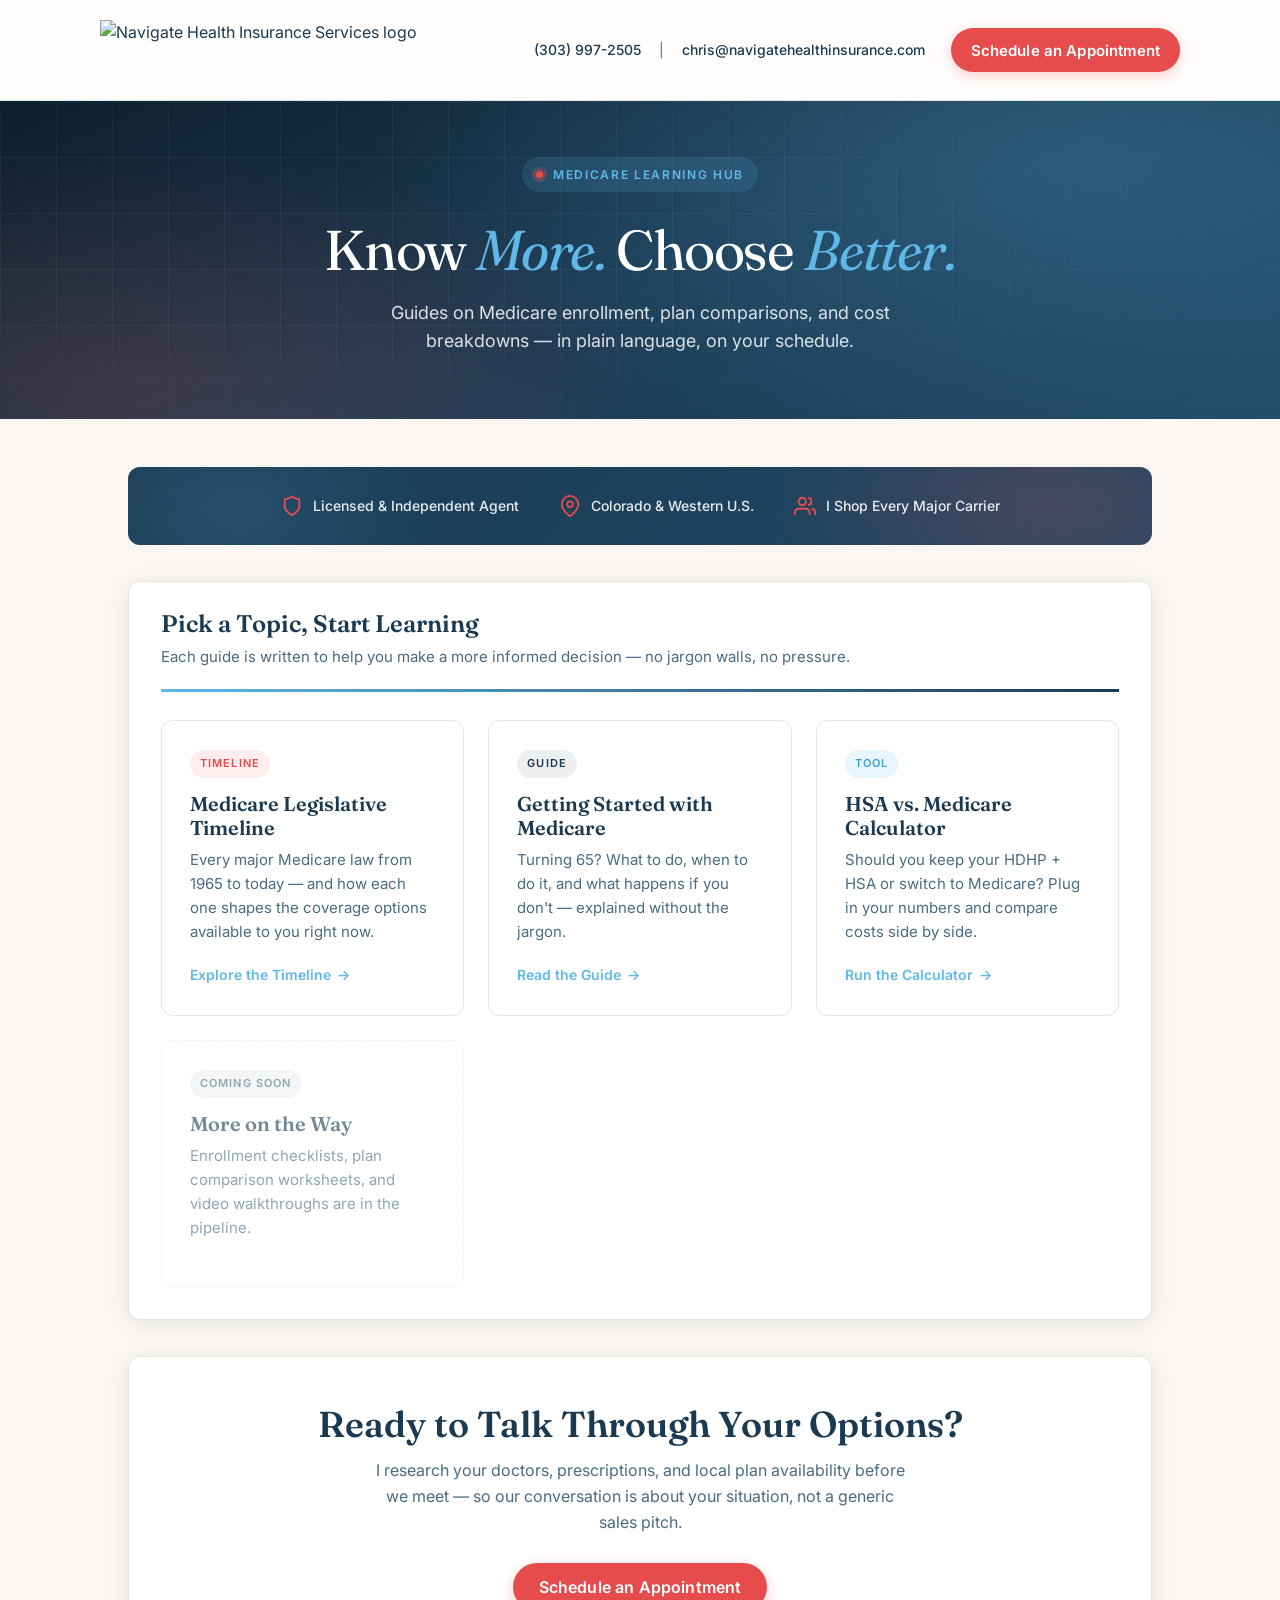
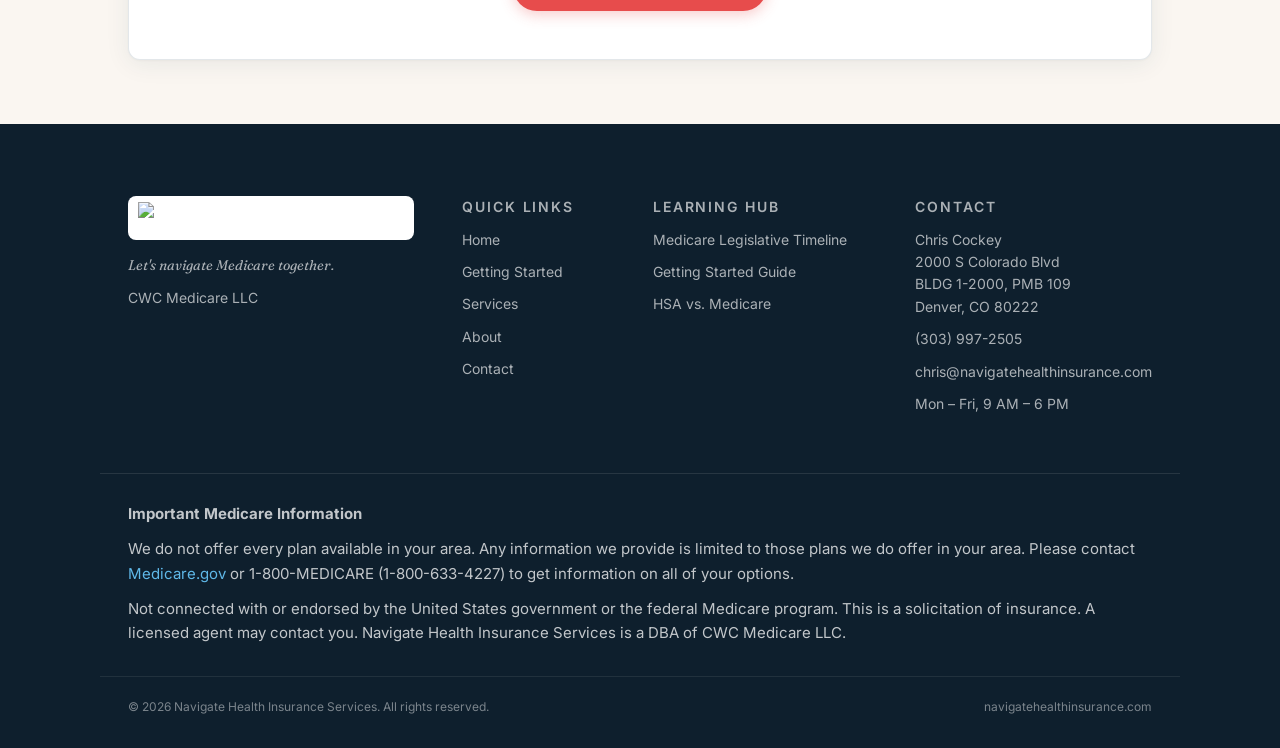
==== commit b7a20e9f: "Update index.html Remove Advantage vs Medigap and Cost Estimator cards (not yet live)" ====
--- a/index.html
+++ b/index.html
@@ -74,18 +74,6 @@
       {
         "@type": "ListItem",
         "position": 3,
-        "name": "Medicare Advantage vs. Medigap",
-        "url": "https://learn.navigatehealthinsurance.com/advantage-vs-medigap/"
-      },
-      {
-        "@type": "ListItem",
-        "position": 4,
-        "name": "Medicare Cost Estimator",
-        "url": "https://learn.navigatehealthinsurance.com/cost-estimator/"
-      },
-      {
-        "@type": "ListItem",
-        "position": 5,
         "name": "HSA vs. Medicare Calculator",
         "url": "https://learn.navigatehealthinsurance.com/hsa-vs-medicare/"
       }
@@ -182,20 +170,6 @@
           </article>
 
           <article class="card">
-            <span class="card__badge card__badge--guide">Guide</span>
-            <h3 class="card__title">Medicare Advantage vs. Medigap</h3>
-            <p class="card__desc">Two very different approaches to Medicare coverage. Understand the trade-offs so you can choose what fits your life.</p>
-            <a href="/advantage-vs-medigap/" class="card__link">Compare Options</a>
-          </article>
-
-          <article class="card">
-            <span class="card__badge card__badge--tool">Tool</span>
-            <h3 class="card__title">Medicare Cost Estimator</h3>
-            <p class="card__desc">Ballpark what Medicare will actually cost you — premiums, deductibles, and out-of-pocket maximums in one view.</p>
-            <a href="/cost-estimator/" class="card__link">Estimate Your Costs</a>
-          </article>
-
-          <article class="card">
             <span class="card__badge card__badge--tool">Tool</span>
             <h3 class="card__title">HSA vs. Medicare Calculator</h3>
             <p class="card__desc">Should you keep your HDHP + HSA or switch to Medicare? Plug in your numbers and compare costs side by side.</p>
@@ -248,8 +222,6 @@
         <p class="footer__heading">Learning Hub</p>
         <a href="/legislative-timeline/">Medicare Legislative Timeline</a>
         <a href="/getting-started/">Getting Started Guide</a>
-        <a href="/advantage-vs-medigap/">Advantage vs. Medigap</a>
-        <a href="/cost-estimator/">Cost Estimator</a>
         <a href="/hsa-vs-medicare/">HSA vs. Medicare</a>
       </div>
 
